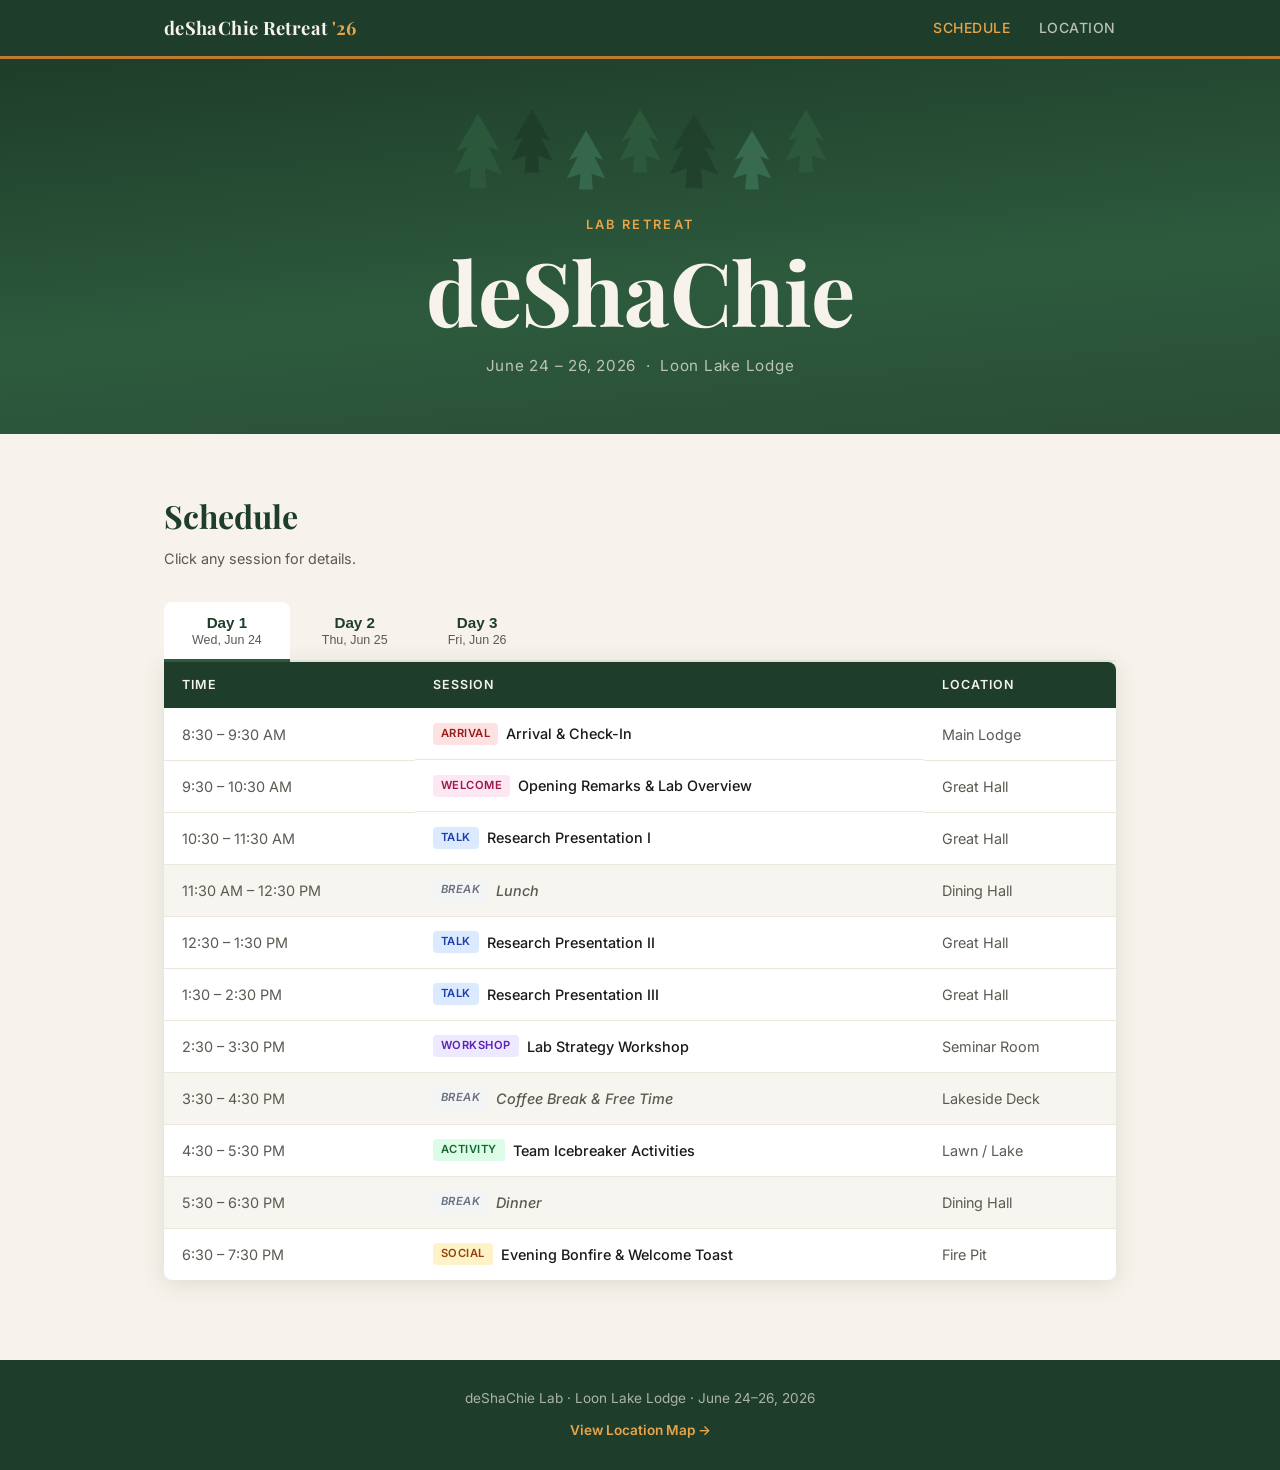
==== index.html @ 2f9dd978 "Add files via upload thanks claude" ====
<!DOCTYPE html>
<html lang="en">
<head>
  <meta charset="UTF-8" />
  <meta name="viewport" content="width=device-width, initial-scale=1.0" />
  <title>deShaChie Lab Retreat 2026</title>
  <link rel="stylesheet" href="css/style.css" />
  <link href="https://fonts.googleapis.com/css2?family=Playfair+Display:wght@600;700&family=Inter:wght@400;500;600&display=swap" rel="stylesheet" />
</head>
<body>

  <!-- NAV -->
  <nav class="nav">
    <div class="nav-inner">
      <a href="index.html" class="nav-logo">deShaChie Retreat <span>'26</span></a>
      <div class="nav-links">
        <a href="index.html" class="active">Schedule</a>
        <a href="map.html">Location</a>
      </div>
    </div>
  </nav>

  <!-- HERO -->
  <header class="hero">
    <div class="pine-row" aria-hidden="true">
      <svg class="pine" viewBox="0 0 60 90" xmlns="http://www.w3.org/2000/svg"><polygon points="30,2 55,45 42,40 58,72 38,65 40,88 20,88 22,65 2,72 18,40 5,45" fill="#2d5a3d" opacity="0.85"/></svg>
      <svg class="pine pine--tall" viewBox="0 0 60 90" xmlns="http://www.w3.org/2000/svg"><polygon points="30,2 55,45 42,40 58,72 38,65 40,88 20,88 22,65 2,72 18,40 5,45" fill="#1e3d2a" opacity="0.9"/></svg>
      <svg class="pine pine--short" viewBox="0 0 60 90" xmlns="http://www.w3.org/2000/svg"><polygon points="30,2 55,45 42,40 58,72 38,65 40,88 20,88 22,65 2,72 18,40 5,45" fill="#3a7055" opacity="0.75"/></svg>
      <svg class="pine pine--tall" viewBox="0 0 60 90" xmlns="http://www.w3.org/2000/svg"><polygon points="30,2 55,45 42,40 58,72 38,65 40,88 20,88 22,65 2,72 18,40 5,45" fill="#2d5a3d" opacity="0.9"/></svg>
      <svg class="pine" viewBox="0 0 60 90" xmlns="http://www.w3.org/2000/svg"><polygon points="30,2 55,45 42,40 58,72 38,65 40,88 20,88 22,65 2,72 18,40 5,45" fill="#1e3d2a" opacity="0.7"/></svg>
      <svg class="pine pine--short" viewBox="0 0 60 90" xmlns="http://www.w3.org/2000/svg"><polygon points="30,2 55,45 42,40 58,72 38,65 40,88 20,88 22,65 2,72 18,40 5,45" fill="#3a7055" opacity="0.85"/></svg>
      <svg class="pine pine--tall" viewBox="0 0 60 90" xmlns="http://www.w3.org/2000/svg"><polygon points="30,2 55,45 42,40 58,72 38,65 40,88 20,88 22,65 2,72 18,40 5,45" fill="#2d5a3d" opacity="0.8"/></svg>
    </div>
    <div class="hero-text">
      <p class="hero-eyebrow">Lab Retreat</p>
      <h1 class="hero-title">deShaChie</h1>
      <p class="hero-meta">June 24 – 26, 2026 &nbsp;·&nbsp; Loon Lake Lodge</p>
    </div>
  </header>

  <!-- SCHEDULE -->
  <main class="main">
    <section class="schedule-section">
      <h2 class="section-title">Schedule</h2>
      <p class="section-sub">Click any session for details.</p>

      <!-- Day Tabs -->
      <div class="day-tabs" role="tablist">
        <button class="tab active" role="tab" data-day="1" aria-selected="true">
          <span class="tab-day">Day 1</span>
          <span class="tab-date">Wed, Jun 24</span>
        </button>
        <button class="tab" role="tab" data-day="2" aria-selected="false">
          <span class="tab-day">Day 2</span>
          <span class="tab-date">Thu, Jun 25</span>
        </button>
        <button class="tab" role="tab" data-day="3" aria-selected="false">
          <span class="tab-day">Day 3</span>
          <span class="tab-date">Fri, Jun 26</span>
        </button>
      </div>

      <!-- Schedule Tables -->
      <div class="schedule-panels">

        <!-- DAY 1 -->
        <div class="schedule-panel active" data-panel="1" role="tabpanel">
          <table class="schedule-table">
            <thead>
              <tr><th>Time</th><th>Session</th><th>Location</th></tr>
            </thead>
            <tbody>
              <tr class="row-clickable" data-event="d1-1">
                <td class="time">8:30 – 9:30 AM</td>
                <td class="session"><span class="tag tag--arrival">Arrival</span>Arrival & Check-In</td>
                <td class="loc">Main Lodge</td>
              </tr>
              <tr class="row-clickable" data-event="d1-2">
                <td class="time">9:30 – 10:30 AM</td>
                <td class="session"><span class="tag tag--welcome">Welcome</span>Opening Remarks & Lab Overview</td>
                <td class="loc">Great Hall</td>
              </tr>
              <tr class="row-clickable" data-event="d1-3">
                <td class="time">10:30 – 11:30 AM</td>
                <td class="session"><span class="tag tag--talk">Talk</span>Research Presentation I</td>
                <td class="loc">Great Hall</td>
              </tr>
              <tr class="row-break">
                <td class="time">11:30 AM – 12:30 PM</td>
                <td class="session"><span class="tag tag--break">Break</span>Lunch</td>
                <td class="loc">Dining Hall</td>
              </tr>
              <tr class="row-clickable" data-event="d1-4">
                <td class="time">12:30 – 1:30 PM</td>
                <td class="session"><span class="tag tag--talk">Talk</span>Research Presentation II</td>
                <td class="loc">Great Hall</td>
              </tr>
              <tr class="row-clickable" data-event="d1-5">
                <td class="time">1:30 – 2:30 PM</td>
                <td class="session"><span class="tag tag--talk">Talk</span>Research Presentation III</td>
                <td class="loc">Great Hall</td>
              </tr>
              <tr class="row-clickable" data-event="d1-6">
                <td class="time">2:30 – 3:30 PM</td>
                <td class="session"><span class="tag tag--workshop">Workshop</span>Lab Strategy Workshop</td>
                <td class="loc">Seminar Room</td>
              </tr>
              <tr class="row-break">
                <td class="time">3:30 – 4:30 PM</td>
                <td class="session"><span class="tag tag--break">Break</span>Coffee Break & Free Time</td>
                <td class="loc">Lakeside Deck</td>
              </tr>
              <tr class="row-clickable" data-event="d1-7">
                <td class="time">4:30 – 5:30 PM</td>
                <td class="session"><span class="tag tag--activity">Activity</span>Team Icebreaker Activities</td>
                <td class="loc">Lawn / Lake</td>
              </tr>
              <tr class="row-break">
                <td class="time">5:30 – 6:30 PM</td>
                <td class="session"><span class="tag tag--break">Break</span>Dinner</td>
                <td class="loc">Dining Hall</td>
              </tr>
              <tr class="row-clickable" data-event="d1-8">
                <td class="time">6:30 – 7:30 PM</td>
                <td class="session"><span class="tag tag--social">Social</span>Evening Bonfire & Welcome Toast</td>
                <td class="loc">Fire Pit</td>
              </tr>
            </tbody>
          </table>
        </div>

        <!-- DAY 2 -->
        <div class="schedule-panel" data-panel="2" role="tabpanel">
          <table class="schedule-table">
            <thead>
              <tr><th>Time</th><th>Session</th><th>Location</th></tr>
            </thead>
            <tbody>
              <tr class="row-break">
                <td class="time">8:30 – 9:30 AM</td>
                <td class="session"><span class="tag tag--break">Break</span>Breakfast</td>
                <td class="loc">Dining Hall</td>
              </tr>
              <tr class="row-clickable" data-event="d2-1">
                <td class="time">9:30 – 10:30 AM</td>
                <td class="session"><span class="tag tag--talk">Talk</span>Keynote: Future Directions</td>
                <td class="loc">Great Hall</td>
              </tr>
              <tr class="row-clickable" data-event="d2-2">
                <td class="time">10:30 – 11:30 AM</td>
                <td class="session"><span class="tag tag--talk">Talk</span>Research Presentation IV</td>
                <td class="loc">Great Hall</td>
              </tr>
              <tr class="row-clickable" data-event="d2-3">
                <td class="time">11:30 AM – 12:30 PM</td>
                <td class="session"><span class="tag tag--workshop">Workshop</span>Data & Methods Roundtable</td>
                <td class="loc">Seminar Room</td>
              </tr>
              <tr class="row-break">
                <td class="time">12:30 – 1:30 PM</td>
                <td class="session"><span class="tag tag--break">Break</span>Lunch</td>
                <td class="loc">Dining Hall</td>
              </tr>
              <tr class="row-clickable" data-event="d2-4">
                <td class="time">1:30 – 2:30 PM</td>
                <td class="session"><span class="tag tag--talk">Talk</span>Research Presentation V</td>
                <td class="loc">Great Hall</td>
              </tr>
              <tr class="row-clickable" data-event="d2-5">
                <td class="time">2:30 – 3:30 PM</td>
                <td class="session"><span class="tag tag--workshop">Workshop</span>Grant Writing & Publishing</td>
                <td class="loc">Seminar Room</td>
              </tr>
              <tr class="row-break">
                <td class="time">3:30 – 4:30 PM</td>
                <td class="session"><span class="tag tag--break">Break</span>Afternoon Break</td>
                <td class="loc">Lakeside Deck</td>
              </tr>
              <tr class="row-clickable" data-event="d2-6">
                <td class="time">4:30 – 5:30 PM</td>
                <td class="session"><span class="tag tag--activity">Activity</span>Nature Hike</td>
                <td class="loc">Forest Trail</td>
              </tr>
              <tr class="row-break">
                <td class="time">5:30 – 6:30 PM</td>
                <td class="session"><span class="tag tag--break">Break</span>Dinner</td>
                <td class="loc">Dining Hall</td>
              </tr>
              <tr class="row-clickable" data-event="d2-7">
                <td class="time">6:30 – 7:30 PM</td>
                <td class="session"><span class="tag tag--social">Social</span>Lab Trivia Night</td>
                <td class="loc">Great Hall</td>
              </tr>
            </tbody>
          </table>
        </div>

        <!-- DAY 3 -->
        <div class="schedule-panel" data-panel="3" role="tabpanel">
          <table class="schedule-table">
            <thead>
              <tr><th>Time</th><th>Session</th><th>Location</th></tr>
            </thead>
            <tbody>
              <tr class="row-break">
                <td class="time">8:30 – 9:30 AM</td>
                <td class="session"><span class="tag tag--break">Break</span>Breakfast</td>
                <td class="loc">Dining Hall</td>
              </tr>
              <tr class="row-clickable" data-event="d3-1">
                <td class="time">9:30 – 10:30 AM</td>
                <td class="session"><span class="tag tag--talk">Talk</span>Research Presentation VI</td>
                <td class="loc">Great Hall</td>
              </tr>
              <tr class="row-clickable" data-event="d3-2">
                <td class="time">10:30 – 11:30 AM</td>
                <td class="session"><span class="tag tag--workshop">Workshop</span>Lab Culture & Mentorship Discussion</td>
                <td class="loc">Seminar Room</td>
              </tr>
              <tr class="row-clickable" data-event="d3-3">
                <td class="time">11:30 AM – 12:30 PM</td>
                <td class="session"><span class="tag tag--workshop">Workshop</span>Goals & Planning: Year Ahead</td>
                <td class="loc">Seminar Room</td>
              </tr>
              <tr class="row-break">
                <td class="time">12:30 – 1:30 PM</td>
                <td class="session"><span class="tag tag--break">Break</span>Farewell Lunch</td>
                <td class="loc">Dining Hall</td>
              </tr>
              <tr class="row-clickable" data-event="d3-4">
                <td class="time">1:30 – 2:30 PM</td>
                <td class="session"><span class="tag tag--workshop">Workshop</span>Open Discussion & Q&A</td>
                <td class="loc">Great Hall</td>
              </tr>
              <tr class="row-clickable" data-event="d3-5">
                <td class="time">2:30 – 3:30 PM</td>
                <td class="session"><span class="tag tag--activity">Activity</span>Optional: Kayaking / Free Time</td>
                <td class="loc">Lake Dock</td>
              </tr>
              <tr class="row-break">
                <td class="time">3:30 – 4:30 PM</td>
                <td class="session"><span class="tag tag--break">Break</span>Break</td>
                <td class="loc">—</td>
              </tr>
              <tr class="row-clickable" data-event="d3-6">
                <td class="time">4:30 – 5:30 PM</td>
                <td class="session"><span class="tag tag--talk">Talk</span>Closing Reflections</td>
                <td class="loc">Great Hall</td>
              </tr>
              <tr class="row-break">
                <td class="time">5:30 – 6:30 PM</td>
                <td class="session"><span class="tag tag--break">Break</span>Dinner</td>
                <td class="loc">Dining Hall</td>
              </tr>
              <tr class="row-clickable" data-event="d3-7">
                <td class="time">6:30 – 7:30 PM</td>
                <td class="session"><span class="tag tag--social">Social</span>Farewell Gathering</td>
                <td class="loc">Lakeside Deck</td>
              </tr>
            </tbody>
          </table>
        </div>
      </div><!-- end panels -->
    </section>
  </main>

  <!-- MODAL -->
  <div class="modal-overlay" id="modal" role="dialog" aria-modal="true" aria-labelledby="modal-title">
    <div class="modal-box">
      <button class="modal-close" id="modal-close" aria-label="Close">&times;</button>
      <p class="modal-time" id="modal-time"></p>
      <h3 class="modal-title" id="modal-title"></h3>
      <p class="modal-loc" id="modal-loc"></p>
      <div class="modal-body" id="modal-body"></div>
    </div>
  </div>

  <footer class="footer">
    <p>deShaChie Lab · Loon Lake Lodge · June 24–26, 2026</p>
    <a href="map.html">View Location Map →</a>
  </footer>

  <script src="js/events.js"></script>
  <script src="js/main.js"></script>
</body>
</html>
---- css/style.css ----
/* ─── TOKENS ─────────────────────────────────────────────── */
:root {
  --pine:      #1e3d2a;
  --pine-mid:  #2d5a3d;
  --pine-light:#3a7055;
  --cream:     #f7f3ec;
  --cream-dark:#ede7db;
  --amber:     #c07a2e;
  --amber-light:#e8a44a;
  --text:      #1a1a18;
  --text-muted:#5a5a52;
  --white:     #ffffff;
  --radius:    8px;
  --shadow:    0 4px 24px rgba(30,61,42,.13);
}

/* ─── RESET ──────────────────────────────────────────────── */
*, *::before, *::after { box-sizing: border-box; margin: 0; padding: 0; }
html { scroll-behavior: smooth; }
body {
  font-family: 'Inter', system-ui, sans-serif;
  background: var(--cream);
  color: var(--text);
  line-height: 1.6;
}
a { color: inherit; text-decoration: none; }

/* ─── NAV ────────────────────────────────────────────────── */
.nav {
  position: sticky; top: 0; z-index: 100;
  background: var(--pine);
  border-bottom: 3px solid var(--amber);
}
.nav-inner {
  max-width: 1000px; margin: 0 auto;
  padding: 0 24px;
  display: flex; align-items: center; justify-content: space-between;
  height: 56px;
}
.nav-logo {
  font-family: 'Playfair Display', Georgia, serif;
  font-size: 1.15rem; font-weight: 700;
  color: var(--cream);
  letter-spacing: .02em;
}
.nav-logo span { color: var(--amber-light); }
.nav-links { display: flex; gap: 28px; }
.nav-links a {
  color: rgba(247,243,236,.72);
  font-size: .875rem; font-weight: 500;
  letter-spacing: .04em; text-transform: uppercase;
  transition: color .2s;
}
.nav-links a:hover, .nav-links a.active { color: var(--amber-light); }

/* ─── HERO ───────────────────────────────────────────────── */
.hero {
  background: linear-gradient(175deg, var(--pine) 0%, var(--pine-mid) 60%, #2a4e36 100%);
  padding: 0 0 56px;
  overflow: hidden;
  position: relative;
}
.pine-row {
  display: flex; align-items: flex-end; justify-content: center;
  gap: 6px; padding-top: 32px; margin-bottom: -12px;
}
.pine { width: 52px; height: 80px; }
.pine--tall { height: 100px; width: 44px; }
.pine--short { height: 62px; }

.hero-text { text-align: center; padding: 36px 24px 0; }
.hero-eyebrow {
  font-size: .8rem; font-weight: 600;
  letter-spacing: .18em; text-transform: uppercase;
  color: var(--amber-light); margin-bottom: 10px;
}
.hero-title {
  font-family: 'Playfair Display', Georgia, serif;
  font-size: clamp(3rem, 8vw, 5.5rem);
  font-weight: 700; color: var(--cream);
  line-height: 1.05; letter-spacing: -.01em;
}
.hero-meta {
  margin-top: 16px;
  font-size: .95rem; color: rgba(247,243,236,.7);
  letter-spacing: .05em;
}

/* ─── MAIN ───────────────────────────────────────────────── */
.main { max-width: 1000px; margin: 0 auto; padding: 56px 24px 80px; }

.section-title {
  font-family: 'Playfair Display', Georgia, serif;
  font-size: 2rem; font-weight: 700;
  color: var(--pine); margin-bottom: 6px;
}
.section-sub { font-size: .9rem; color: var(--text-muted); margin-bottom: 32px; }

/* ─── TABS ───────────────────────────────────────────────── */
.day-tabs {
  display: flex; gap: 4px; margin-bottom: 0;
  border-bottom: 2px solid var(--cream-dark);
}
.tab {
  background: none; border: none; cursor: pointer;
  padding: 12px 28px;
  display: flex; flex-direction: column; align-items: center; gap: 2px;
  border-bottom: 3px solid transparent;
  margin-bottom: -2px;
  transition: background .15s, border-color .15s;
  border-radius: var(--radius) var(--radius) 0 0;
}
.tab:hover { background: var(--cream-dark); }
.tab.active {
  border-bottom-color: var(--pine-mid);
  background: var(--white);
}
.tab-day { font-weight: 600; font-size: .95rem; color: var(--pine); }
.tab-date { font-size: .78rem; color: var(--text-muted); }

/* ─── SCHEDULE TABLE ─────────────────────────────────────── */
.schedule-panel { display: none; }
.schedule-panel.active { display: block; }

.schedule-table {
  width: 100%; border-collapse: collapse;
  background: var(--white);
  border-radius: 0 var(--radius) var(--radius) var(--radius);
  overflow: hidden;
  box-shadow: var(--shadow);
}
.schedule-table thead tr {
  background: var(--pine);
  color: var(--cream);
}
.schedule-table th {
  padding: 13px 18px;
  font-size: .78rem; font-weight: 600;
  letter-spacing: .08em; text-transform: uppercase;
  text-align: left;
}
.schedule-table td {
  padding: 14px 18px;
  font-size: .9rem;
  border-bottom: 1px solid var(--cream-dark);
  vertical-align: middle;
}
.schedule-table tr:last-child td { border-bottom: none; }

.row-clickable {
  cursor: pointer;
  transition: background .15s;
}
.row-clickable:hover { background: #f0ede6; }
.row-clickable:hover .session { color: var(--pine-mid); }

.row-break td { background: #f7f5f0; color: var(--text-muted); }
.row-break .session { font-style: italic; }

.time { color: var(--text-muted); white-space: nowrap; font-size: .84rem; min-width: 170px; }
.session { font-weight: 500; display: flex; align-items: center; gap: 8px; flex-wrap: wrap; }
.loc { color: var(--text-muted); font-size: .85rem; white-space: nowrap; }

/* ─── TAGS ───────────────────────────────────────────────── */
.tag {
  display: inline-block;
  padding: 2px 8px; border-radius: 4px;
  font-size: .7rem; font-weight: 600;
  letter-spacing: .05em; text-transform: uppercase;
  white-space: nowrap;
}
.tag--talk     { background: #dbeafe; color: #1e40af; }
.tag--workshop { background: #ede9fe; color: #5b21b6; }
.tag--activity { background: #dcfce7; color: #166534; }
.tag--social   { background: #fef3c7; color: #92400e; }
.tag--break    { background: #f3f4f6; color: #6b7280; }
.tag--arrival  { background: #fee2e2; color: #991b1b; }
.tag--welcome  { background: #fce7f3; color: #9d174d; }

/* ─── MODAL ──────────────────────────────────────────────── */
.modal-overlay {
  display: none;
  position: fixed; inset: 0; z-index: 200;
  background: rgba(20,40,28,.55);
  backdrop-filter: blur(3px);
  align-items: center; justify-content: center;
  padding: 24px;
}
.modal-overlay.open { display: flex; }
.modal-box {
  background: var(--white);
  border-radius: 12px;
  max-width: 540px; width: 100%;
  padding: 36px 36px 32px;
  position: relative;
  box-shadow: 0 12px 48px rgba(0,0,0,.22);
  border-top: 4px solid var(--amber);
  animation: modal-in .18s ease;
}
@keyframes modal-in {
  from { transform: translateY(12px); opacity: 0; }
  to   { transform: translateY(0);    opacity: 1; }
}
.modal-close {
  position: absolute; top: 16px; right: 18px;
  background: none; border: none; cursor: pointer;
  font-size: 1.6rem; color: var(--text-muted);
  line-height: 1; padding: 4px;
  transition: color .15s;
}
.modal-close:hover { color: var(--text); }
.modal-time {
  font-size: .8rem; color: var(--text-muted);
  letter-spacing: .05em; margin-bottom: 8px;
}
.modal-title {
  font-family: 'Playfair Display', Georgia, serif;
  font-size: 1.5rem; font-weight: 700;
  color: var(--pine); margin-bottom: 6px; line-height: 1.2;
}
.modal-loc {
  font-size: .85rem; color: var(--amber);
  font-weight: 600; margin-bottom: 18px;
}
.modal-body { font-size: .9rem; line-height: 1.7; color: var(--text); }
.modal-body p { margin-bottom: 10px; }
.modal-body ul { padding-left: 18px; }
.modal-body ul li { margin-bottom: 4px; }
.modal-body strong { color: var(--pine); }

/* ─── FOOTER ─────────────────────────────────────────────── */
.footer {
  background: var(--pine);
  color: rgba(247,243,236,.65);
  text-align: center;
  padding: 28px 24px;
  font-size: .85rem;
  display: flex; flex-direction: column; align-items: center; gap: 10px;
}
.footer a { color: var(--amber-light); font-weight: 600; }
.footer a:hover { text-decoration: underline; }

/* ─── MAP PAGE ───────────────────────────────────────────── */
.map-hero {
  background: linear-gradient(175deg, var(--pine) 0%, var(--pine-mid) 100%);
  padding: 56px 24px;
  text-align: center;
}
.map-hero .hero-eyebrow { color: var(--amber-light); font-size: .8rem; font-weight: 600; letter-spacing: .18em; text-transform: uppercase; margin-bottom: 10px; }
.map-hero h1 {
  font-family: 'Playfair Display', Georgia, serif;
  font-size: clamp(2rem, 6vw, 3.5rem);
  font-weight: 700; color: var(--cream);
}
.map-hero p { margin-top: 12px; color: rgba(247,243,236,.7); font-size: .95rem; }

.map-main { max-width: 1000px; margin: 0 auto; padding: 56px 24px 80px; }

.map-wrap {
  background: var(--white);
  border-radius: var(--radius);
  box-shadow: var(--shadow);
  overflow: hidden;
}

.site-svg-wrap {
  padding: 32px;
  background: var(--white);
}
.site-svg-wrap svg { width: 100%; height: auto; display: block; }

.location-grid {
  display: grid;
  grid-template-columns: repeat(auto-fill, minmax(200px, 1fr));
  gap: 16px;
  margin-top: 32px;
}
.location-card {
  background: var(--white);
  border: 1.5px solid var(--cream-dark);
  border-radius: var(--radius);
  padding: 18px 20px;
  box-shadow: 0 2px 10px rgba(30,61,42,.07);
}
.location-card .loc-icon { font-size: 1.5rem; margin-bottom: 8px; }
.location-card .loc-name { font-weight: 600; font-size: .95rem; color: var(--pine); margin-bottom: 4px; }
.location-card .loc-desc { font-size: .82rem; color: var(--text-muted); line-height: 1.4; }

.map-directions {
  margin-top: 40px;
  background: var(--pine);
  border-radius: var(--radius);
  padding: 28px 32px;
  color: var(--cream);
}
.map-directions h2 {
  font-family: 'Playfair Display', Georgia, serif;
  font-size: 1.4rem; margin-bottom: 16px; color: var(--cream);
}
.map-directions p, .map-directions li { font-size: .9rem; color: rgba(247,243,236,.8); line-height: 1.7; }
.map-directions ul { padding-left: 18px; margin-top: 8px; }
.map-directions strong { color: var(--amber-light); }

/* ─── RESPONSIVE ─────────────────────────────────────────── */
@media (max-width: 640px) {
  .nav-inner { padding: 0 16px; }
  .main { padding: 36px 16px 60px; }
  .day-tabs { gap: 2px; }
  .tab { padding: 10px 16px; }
  .schedule-table th:last-child,
  .schedule-table td:last-child { display: none; }
  .modal-box { padding: 28px 22px 24px; }
  .site-svg-wrap { padding: 16px; }
  .map-main { padding: 36px 16px 60px; }
}
@media (prefers-reduced-motion: reduce) {
  .modal-box { animation: none; }
}
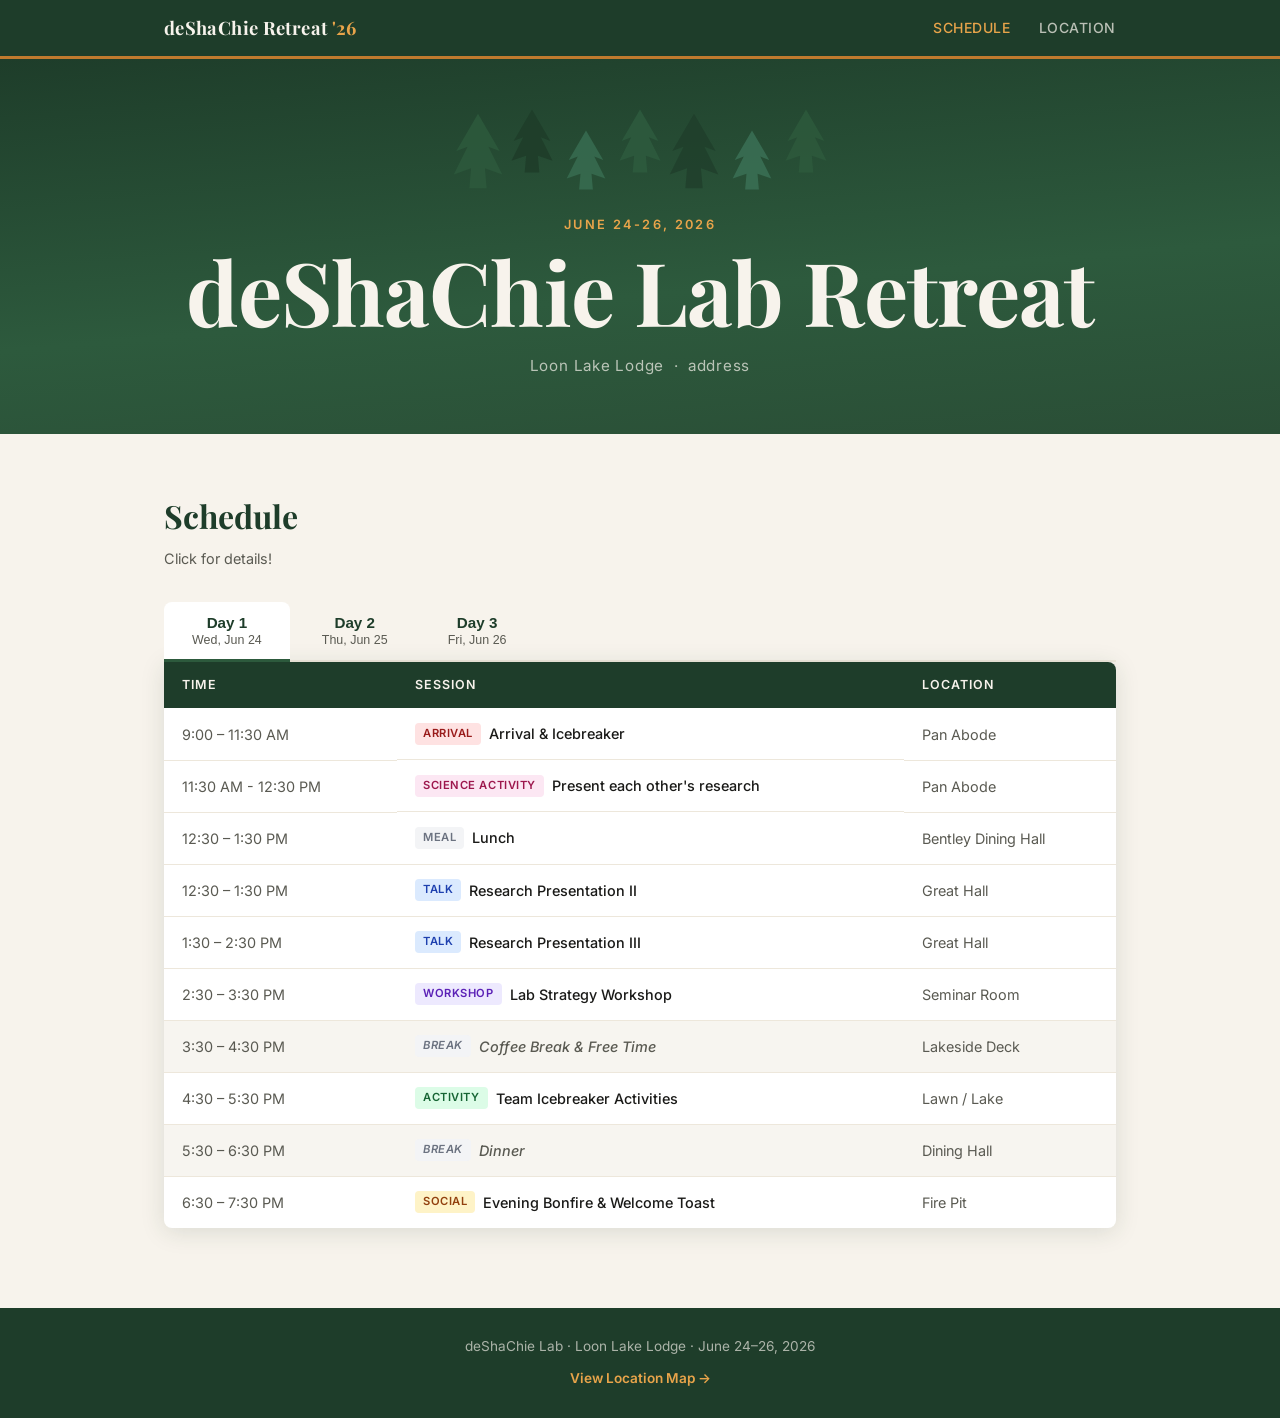
==== commit 25b2634b: "update day 1" ====
--- a/index.html
+++ b/index.html
@@ -32,9 +32,9 @@
       <svg class="pine pine--tall" viewBox="0 0 60 90" xmlns="http://www.w3.org/2000/svg"><polygon points="30,2 55,45 42,40 58,72 38,65 40,88 20,88 22,65 2,72 18,40 5,45" fill="#2d5a3d" opacity="0.8"/></svg>
     </div>
     <div class="hero-text">
-      <p class="hero-eyebrow">Lab Retreat</p>
-      <h1 class="hero-title">deShaChie</h1>
-      <p class="hero-meta">June 24 – 26, 2026 &nbsp;·&nbsp; Loon Lake Lodge</p>
+      <p class="hero-eyebrow">June 24-26, 2026</p>
+      <h1 class="hero-title">deShaChie Lab Retreat</h1>
+      <p class="hero-meta">Loon Lake Lodge &nbsp;·&nbsp; address</p>
     </div>
   </header>
 
@@ -42,7 +42,7 @@
   <main class="main">
     <section class="schedule-section">
       <h2 class="section-title">Schedule</h2>
-      <p class="section-sub">Click any session for details.</p>
+      <p class="section-sub">Click for details!</p>
 
       <!-- Day Tabs -->
       <div class="day-tabs" role="tablist">
@@ -71,24 +71,19 @@
             </thead>
             <tbody>
               <tr class="row-clickable" data-event="d1-1">
-                <td class="time">8:30 – 9:30 AM</td>
-                <td class="session"><span class="tag tag--arrival">Arrival</span>Arrival & Check-In</td>
-                <td class="loc">Main Lodge</td>
+                <td class="time">9:00 – 11:30 AM</td>
+                <td class="session"><span class="tag tag--arrival">Arrival</span>Arrival & Icebreaker</td>
+                <td class="loc">Pan Abode</td>
               </tr>
               <tr class="row-clickable" data-event="d1-2">
-                <td class="time">9:30 – 10:30 AM</td>
-                <td class="session"><span class="tag tag--welcome">Welcome</span>Opening Remarks & Lab Overview</td>
-                <td class="loc">Great Hall</td>
+                <td class="time">11:30 AM - 12:30 PM</td>
+                <td class="session"><span class="tag tag--welcome">Science Activity</span>Present each other's research</td>
+                <td class="loc">Pan Abode</td>
               </tr>
               <tr class="row-clickable" data-event="d1-3">
-                <td class="time">10:30 – 11:30 AM</td>
-                <td class="session"><span class="tag tag--talk">Talk</span>Research Presentation I</td>
-                <td class="loc">Great Hall</td>
-              </tr>
-              <tr class="row-break">
-                <td class="time">11:30 AM – 12:30 PM</td>
-                <td class="session"><span class="tag tag--break">Break</span>Lunch</td>
-                <td class="loc">Dining Hall</td>
+                <td class="time">12:30 – 1:30 PM</td>
+                <td class="session"><span class="tag tag--break">Meal</span>Lunch</td>
+                <td class="loc">Bentley Dining Hall</td>
               </tr>
               <tr class="row-clickable" data-event="d1-4">
                 <td class="time">12:30 – 1:30 PM</td>
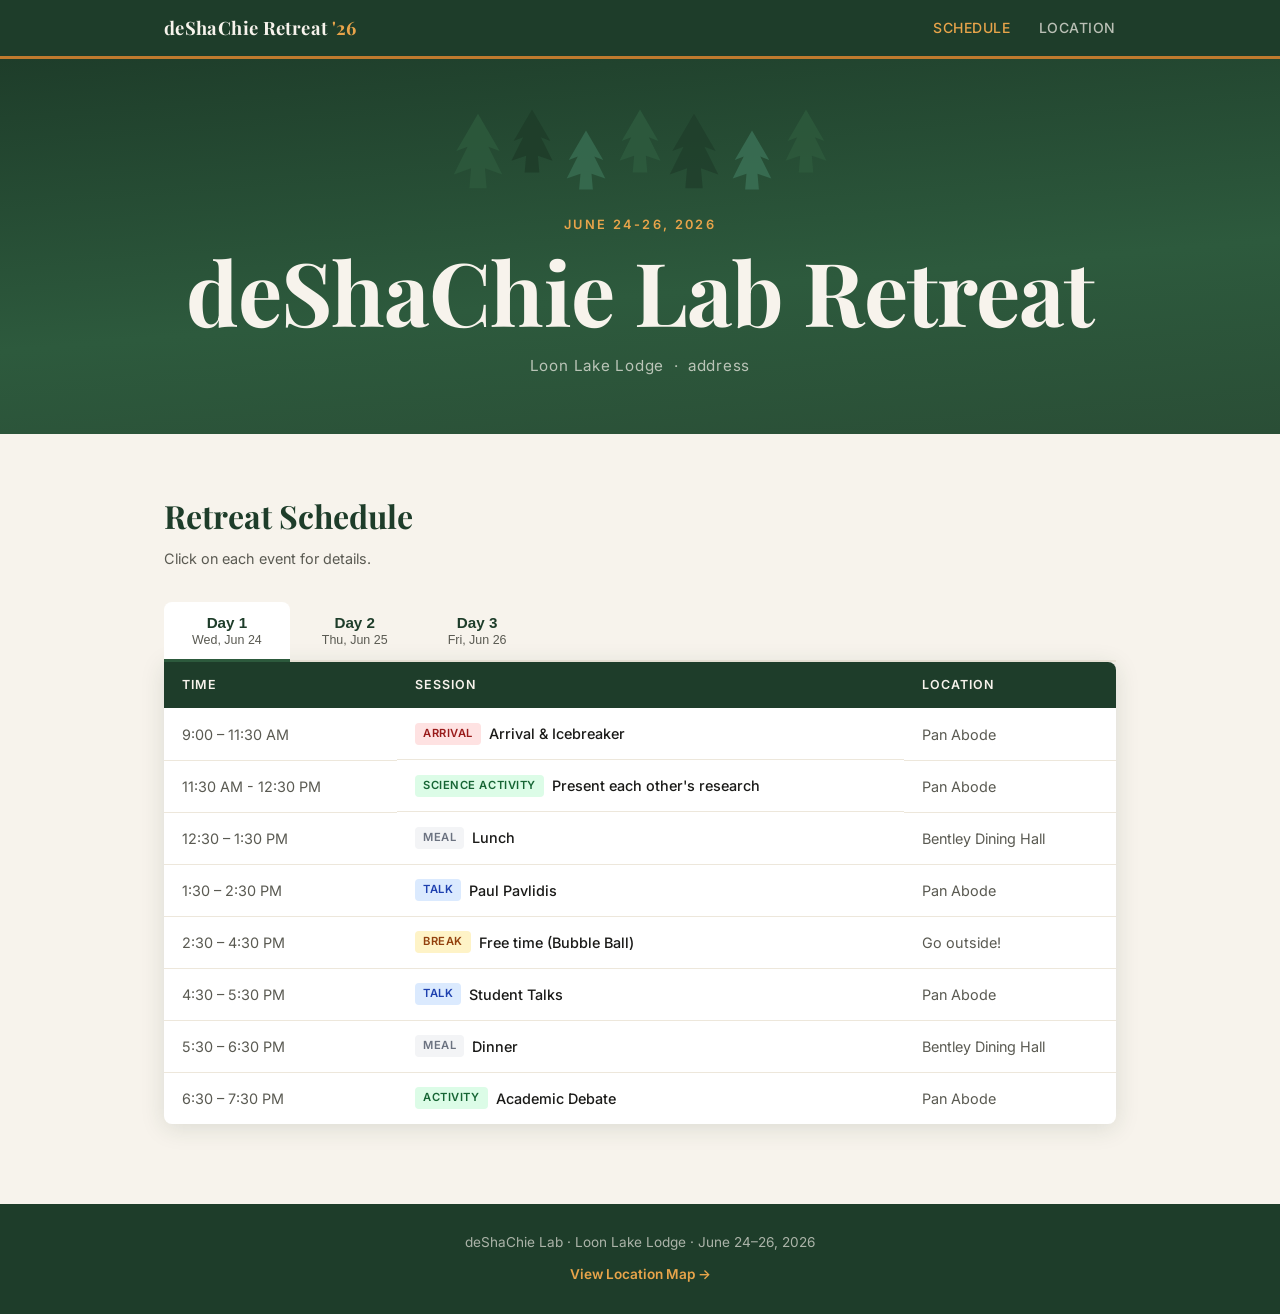
==== commit 46d5c451: "finish schedule" ====
--- a/index.html
+++ b/index.html
@@ -41,8 +41,8 @@
   <!-- SCHEDULE -->
   <main class="main">
     <section class="schedule-section">
-      <h2 class="section-title">Schedule</h2>
-      <p class="section-sub">Click for details!</p>
+      <h2 class="section-title">Retreat Schedule</h2>
+      <p class="section-sub">Click on each event for details.</p>
 
       <!-- Day Tabs -->
       <div class="day-tabs" role="tablist">
@@ -77,7 +77,7 @@
               </tr>
               <tr class="row-clickable" data-event="d1-2">
                 <td class="time">11:30 AM - 12:30 PM</td>
-                <td class="session"><span class="tag tag--welcome">Science Activity</span>Present each other's research</td>
+                <td class="session"><span class="tag tag--activity">Science Activity</span>Present each other's research</td>
                 <td class="loc">Pan Abode</td>
               </tr>
               <tr class="row-clickable" data-event="d1-3">
@@ -86,39 +86,29 @@
                 <td class="loc">Bentley Dining Hall</td>
               </tr>
               <tr class="row-clickable" data-event="d1-4">
-                <td class="time">12:30 – 1:30 PM</td>
-                <td class="session"><span class="tag tag--talk">Talk</span>Research Presentation II</td>
-                <td class="loc">Great Hall</td>
+                <td class="time">1:30 – 2:30 PM</td>
+                <td class="session"><span class="tag tag--talk">Talk</span>Paul Pavlidis</td>
+                <td class="loc">Pan Abode</td>
               </tr>
               <tr class="row-clickable" data-event="d1-5">
-                <td class="time">1:30 – 2:30 PM</td>
-                <td class="session"><span class="tag tag--talk">Talk</span>Research Presentation III</td>
-                <td class="loc">Great Hall</td>
+                <td class="time">2:30 – 4:30 PM</td>
+                <td class="session"><span class="tag tag--social">Break</span>Free time (Bubble Ball)</td>
+                <td class="loc">Go outside!</td>
               </tr>
               <tr class="row-clickable" data-event="d1-6">
-                <td class="time">2:30 – 3:30 PM</td>
-                <td class="session"><span class="tag tag--workshop">Workshop</span>Lab Strategy Workshop</td>
-                <td class="loc">Seminar Room</td>
-              </tr>
-              <tr class="row-break">
-                <td class="time">3:30 – 4:30 PM</td>
-                <td class="session"><span class="tag tag--break">Break</span>Coffee Break & Free Time</td>
-                <td class="loc">Lakeside Deck</td>
+                <td class="time">4:30 – 5:30 PM</td>
+                <td class="session"><span class="tag tag--talk">Talk</span>Student Talks</td>
+                <td class="loc">Pan Abode</td>
               </tr>
               <tr class="row-clickable" data-event="d1-7">
-                <td class="time">4:30 – 5:30 PM</td>
-                <td class="session"><span class="tag tag--activity">Activity</span>Team Icebreaker Activities</td>
-                <td class="loc">Lawn / Lake</td>
-              </tr>
-              <tr class="row-break">
                 <td class="time">5:30 – 6:30 PM</td>
-                <td class="session"><span class="tag tag--break">Break</span>Dinner</td>
-                <td class="loc">Dining Hall</td>
+                <td class="session"><span class="tag tag--break">Meal</span>Dinner</td>
+                <td class="loc">Bentley Dining Hall</td>
               </tr>
               <tr class="row-clickable" data-event="d1-8">
                 <td class="time">6:30 – 7:30 PM</td>
-                <td class="session"><span class="tag tag--social">Social</span>Evening Bonfire & Welcome Toast</td>
-                <td class="loc">Fire Pit</td>
+                <td class="session"><span class="tag tag--activity">Activity</span>Academic Debate</td>
+                <td class="loc">Pan Abode</td>
               </tr>
             </tbody>
           </table>
@@ -131,60 +121,45 @@
               <tr><th>Time</th><th>Session</th><th>Location</th></tr>
             </thead>
             <tbody>
-              <tr class="row-break">
+              <tr class="row-clickable" data-event="d2-1">
                 <td class="time">8:30 – 9:30 AM</td>
-                <td class="session"><span class="tag tag--break">Break</span>Breakfast</td>
-                <td class="loc">Dining Hall</td>
-              </tr>
-              <tr class="row-clickable" data-event="d2-1">
+                <td class="session"><span class="tag tag--break">Meal</span>Breakfast</td>
+                <td class="loc">Bentley Dining Hall</td>
+              </tr>
+              <tr class="row-clickable" data-event="d2-2">
                 <td class="time">9:30 – 10:30 AM</td>
-                <td class="session"><span class="tag tag--talk">Talk</span>Keynote: Future Directions</td>
-                <td class="loc">Great Hall</td>
-              </tr>
-              <tr class="row-clickable" data-event="d2-2">
+                <td class="session"><span class="tag tag--talk">Talk</span>Troy McDiarmid</td>
+                <td class="loc">Pan Abode</td>
+              </tr>
+              <tr class="row-clickable" data-event="d2-3">
                 <td class="time">10:30 – 11:30 AM</td>
-                <td class="session"><span class="tag tag--talk">Talk</span>Research Presentation IV</td>
-                <td class="loc">Great Hall</td>
-              </tr>
-              <tr class="row-clickable" data-event="d2-3">
+                <td class="session"><span class="tag tag--workshop">Workshop</span>Mental Health</td>
+                <td class="loc">Pan Abode</td>
+              </tr>
+              <tr class="row-clickable" data-event="d2-4">
                 <td class="time">11:30 AM – 12:30 PM</td>
-                <td class="session"><span class="tag tag--workshop">Workshop</span>Data & Methods Roundtable</td>
-                <td class="loc">Seminar Room</td>
-              </tr>
-              <tr class="row-break">
+                <td class="session"><span class="tag tag--talk">Talk</span>Bob Perry</td>
+                <td class="loc">Pan Abode</td>
+              </tr>
+              <tr class="row-clickable" data-event="d2-5">
                 <td class="time">12:30 – 1:30 PM</td>
-                <td class="session"><span class="tag tag--break">Break</span>Lunch</td>
-                <td class="loc">Dining Hall</td>
-              </tr>
-              <tr class="row-clickable" data-event="d2-4">
-                <td class="time">1:30 – 2:30 PM</td>
-                <td class="session"><span class="tag tag--talk">Talk</span>Research Presentation V</td>
-                <td class="loc">Great Hall</td>
-              </tr>
-              <tr class="row-clickable" data-event="d2-5">
-                <td class="time">2:30 – 3:30 PM</td>
-                <td class="session"><span class="tag tag--workshop">Workshop</span>Grant Writing & Publishing</td>
-                <td class="loc">Seminar Room</td>
-              </tr>
-              <tr class="row-break">
-                <td class="time">3:30 – 4:30 PM</td>
-                <td class="session"><span class="tag tag--break">Break</span>Afternoon Break</td>
-                <td class="loc">Lakeside Deck</td>
+                <td class="session"><span class="tag tag--break">Meal</span>Lunch</td>
+                <td class="loc">Bentley Dining Hall</td>
               </tr>
               <tr class="row-clickable" data-event="d2-6">
-                <td class="time">4:30 – 5:30 PM</td>
-                <td class="session"><span class="tag tag--activity">Activity</span>Nature Hike</td>
-                <td class="loc">Forest Trail</td>
-              </tr>
-              <tr class="row-break">
+                <td class="time">1:30 – 5:30 PM</td>
+                <td class="session"><span class="tag tag--social">Break</span>Free time (Laser tag, sauna)</td>
+                <td class="loc">Go outside!</td>
+              </tr>
+              <tr class="row-clickable" data-event="d2-7">
                 <td class="time">5:30 – 6:30 PM</td>
-                <td class="session"><span class="tag tag--break">Break</span>Dinner</td>
-                <td class="loc">Dining Hall</td>
-              </tr>
-              <tr class="row-clickable" data-event="d2-7">
+                <td class="session"><span class="tag tag--break">Meal</span>Dinner</td>
+                <td class="loc">Bentley Dining Hall</td>
+              </tr>
+              <tr class="row-clickable" data-event="d2-8">
                 <td class="time">6:30 – 7:30 PM</td>
-                <td class="session"><span class="tag tag--social">Social</span>Lab Trivia Night</td>
-                <td class="loc">Great Hall</td>
+                <td class="session"><span class="tag tag--activity">Activity</span>Family Feud: Lab Edition</td>
+                <td class="loc">Pan Abode</td>
               </tr>
             </tbody>
           </table>
@@ -197,60 +172,35 @@
               <tr><th>Time</th><th>Session</th><th>Location</th></tr>
             </thead>
             <tbody>
+              <tr class="row-clickable" data-event="d3-1">
+                <td class="time">8:30 – 9:30 AM</td>
+                <td class="session"><span class="tag tag--break">Meal</span>Breakfast</td>
+                <td class="loc">Bentley Dining Hall</td>
+              </tr>
+              <tr class="row-clickable" data-event="d3-2">
+                <td class="time">9:30 – 10:30 AM</td>
+                <td class="session"><span class="tag tag--workshop">Workshop</span>DEI</td>
+                <td class="loc">Pan Abode</td>
+              </tr>
+              <tr class="row-clickable" data-event="d3-3">
+                <td class="time">10:30 – 11:30 AM</td>
+                <td class="session"><span class="tag tag--talk">Talk</span>Chris Moraes</td>
+                <td class="loc">Pan Abode</td>
+              </tr>
+              <tr class="row-clickable" data-event="d3-4">
+                <td class="time">11:30 AM – 12:30 PM</td>
+                <td class="session"><span class="tag tag--social">Break</span>Free time</td>
+                <td class="loc">Go outside!</td>
+              </tr>
+              <tr class="row-clickable" data-event="d3-5">
+                <td class="time">12:30 – 1:30 PM</td>
+                <td class="session"><span class="tag tag--break">Meal</span>Lunch</td>
+                <td class="loc">Bentley Dining Hall</td>
+              </tr>
               <tr class="row-break">
-                <td class="time">8:30 – 9:30 AM</td>
-                <td class="session"><span class="tag tag--break">Break</span>Breakfast</td>
-                <td class="loc">Dining Hall</td>
-              </tr>
-              <tr class="row-clickable" data-event="d3-1">
-                <td class="time">9:30 – 10:30 AM</td>
-                <td class="session"><span class="tag tag--talk">Talk</span>Research Presentation VI</td>
-                <td class="loc">Great Hall</td>
-              </tr>
-              <tr class="row-clickable" data-event="d3-2">
-                <td class="time">10:30 – 11:30 AM</td>
-                <td class="session"><span class="tag tag--workshop">Workshop</span>Lab Culture & Mentorship Discussion</td>
-                <td class="loc">Seminar Room</td>
-              </tr>
-              <tr class="row-clickable" data-event="d3-3">
-                <td class="time">11:30 AM – 12:30 PM</td>
-                <td class="session"><span class="tag tag--workshop">Workshop</span>Goals & Planning: Year Ahead</td>
-                <td class="loc">Seminar Room</td>
-              </tr>
-              <tr class="row-break">
-                <td class="time">12:30 – 1:30 PM</td>
-                <td class="session"><span class="tag tag--break">Break</span>Farewell Lunch</td>
-                <td class="loc">Dining Hall</td>
-              </tr>
-              <tr class="row-clickable" data-event="d3-4">
-                <td class="time">1:30 – 2:30 PM</td>
-                <td class="session"><span class="tag tag--workshop">Workshop</span>Open Discussion & Q&A</td>
-                <td class="loc">Great Hall</td>
-              </tr>
-              <tr class="row-clickable" data-event="d3-5">
-                <td class="time">2:30 – 3:30 PM</td>
-                <td class="session"><span class="tag tag--activity">Activity</span>Optional: Kayaking / Free Time</td>
-                <td class="loc">Lake Dock</td>
-              </tr>
-              <tr class="row-break">
-                <td class="time">3:30 – 4:30 PM</td>
-                <td class="session"><span class="tag tag--break">Break</span>Break</td>
-                <td class="loc">—</td>
-              </tr>
-              <tr class="row-clickable" data-event="d3-6">
-                <td class="time">4:30 – 5:30 PM</td>
-                <td class="session"><span class="tag tag--talk">Talk</span>Closing Reflections</td>
-                <td class="loc">Great Hall</td>
-              </tr>
-              <tr class="row-break">
-                <td class="time">5:30 – 6:30 PM</td>
-                <td class="session"><span class="tag tag--break">Break</span>Dinner</td>
-                <td class="loc">Dining Hall</td>
-              </tr>
-              <tr class="row-clickable" data-event="d3-7">
-                <td class="time">6:30 – 7:30 PM</td>
-                <td class="session"><span class="tag tag--social">Social</span>Farewell Gathering</td>
-                <td class="loc">Lakeside Deck</td>
+                <td class="time">1:30 PM+</td>
+                <td class="session"><span class="tag tag--break">Goodbye</span>Drive back to Vancouver</td>
+                <td class="loc">Hit the road</td>
               </tr>
             </tbody>
           </table>
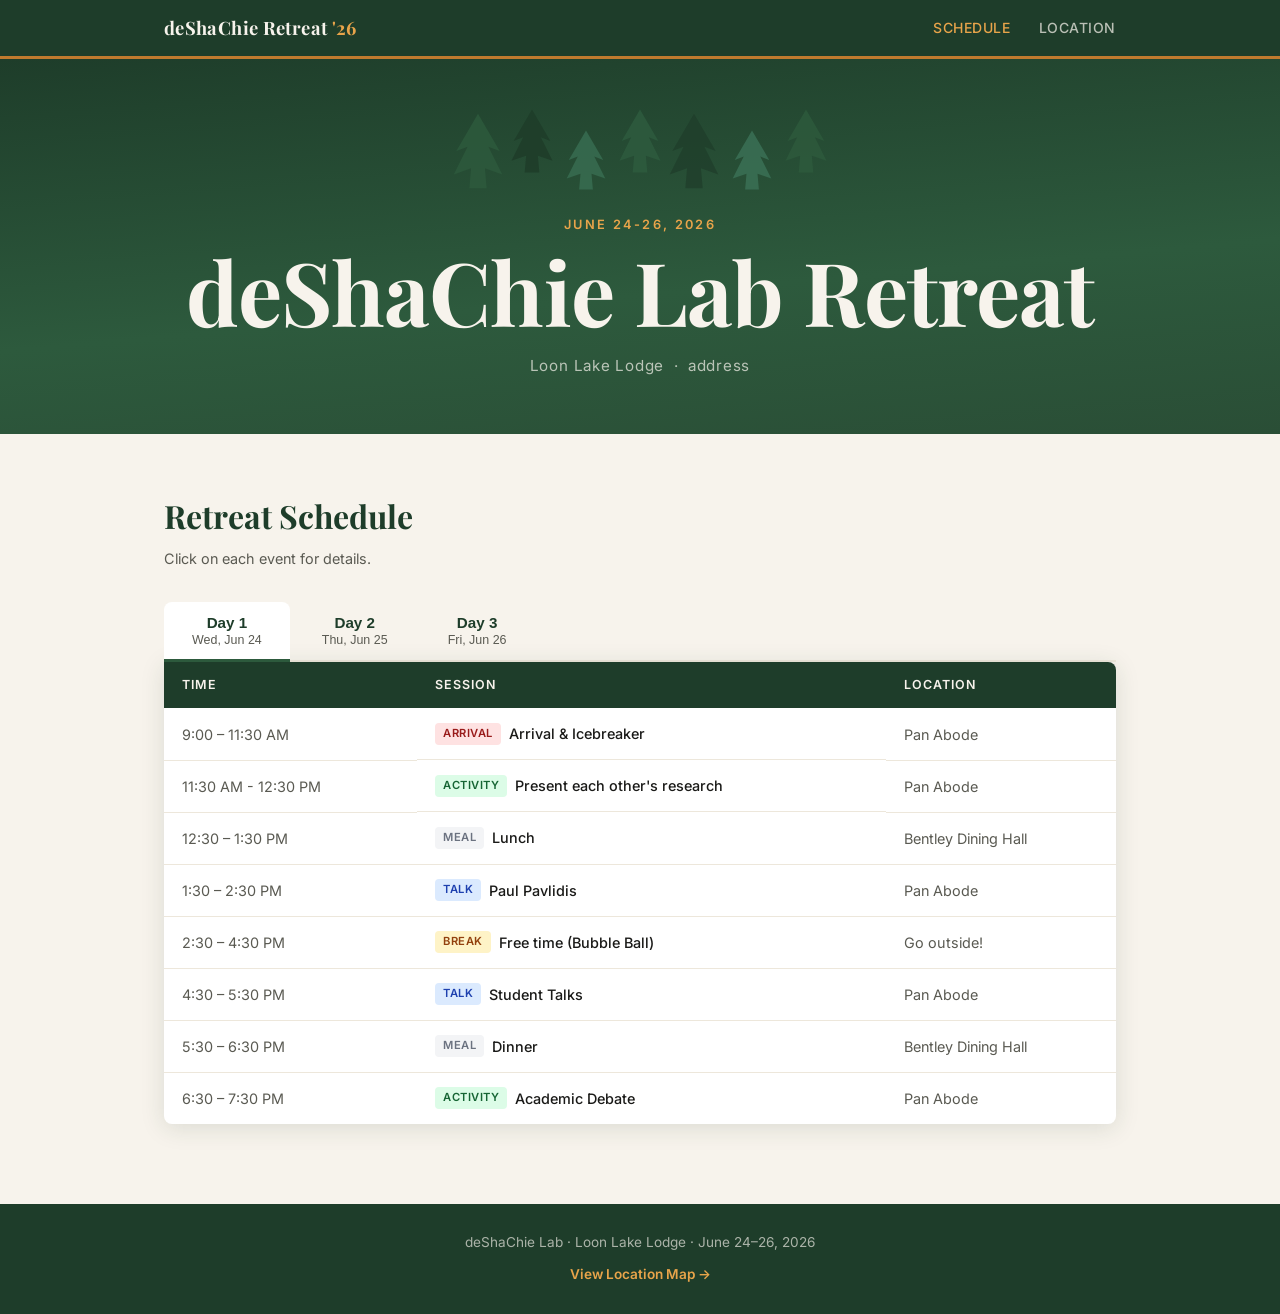
==== commit f0905d78: "update map and index" ====
--- a/index.html
+++ b/index.html
@@ -77,7 +77,7 @@
               </tr>
               <tr class="row-clickable" data-event="d1-2">
                 <td class="time">11:30 AM - 12:30 PM</td>
-                <td class="session"><span class="tag tag--activity">Science Activity</span>Present each other's research</td>
+                <td class="session"><span class="tag tag--activity">Activity</span>Present each other's research</td>
                 <td class="loc">Pan Abode</td>
               </tr>
               <tr class="row-clickable" data-event="d1-3">
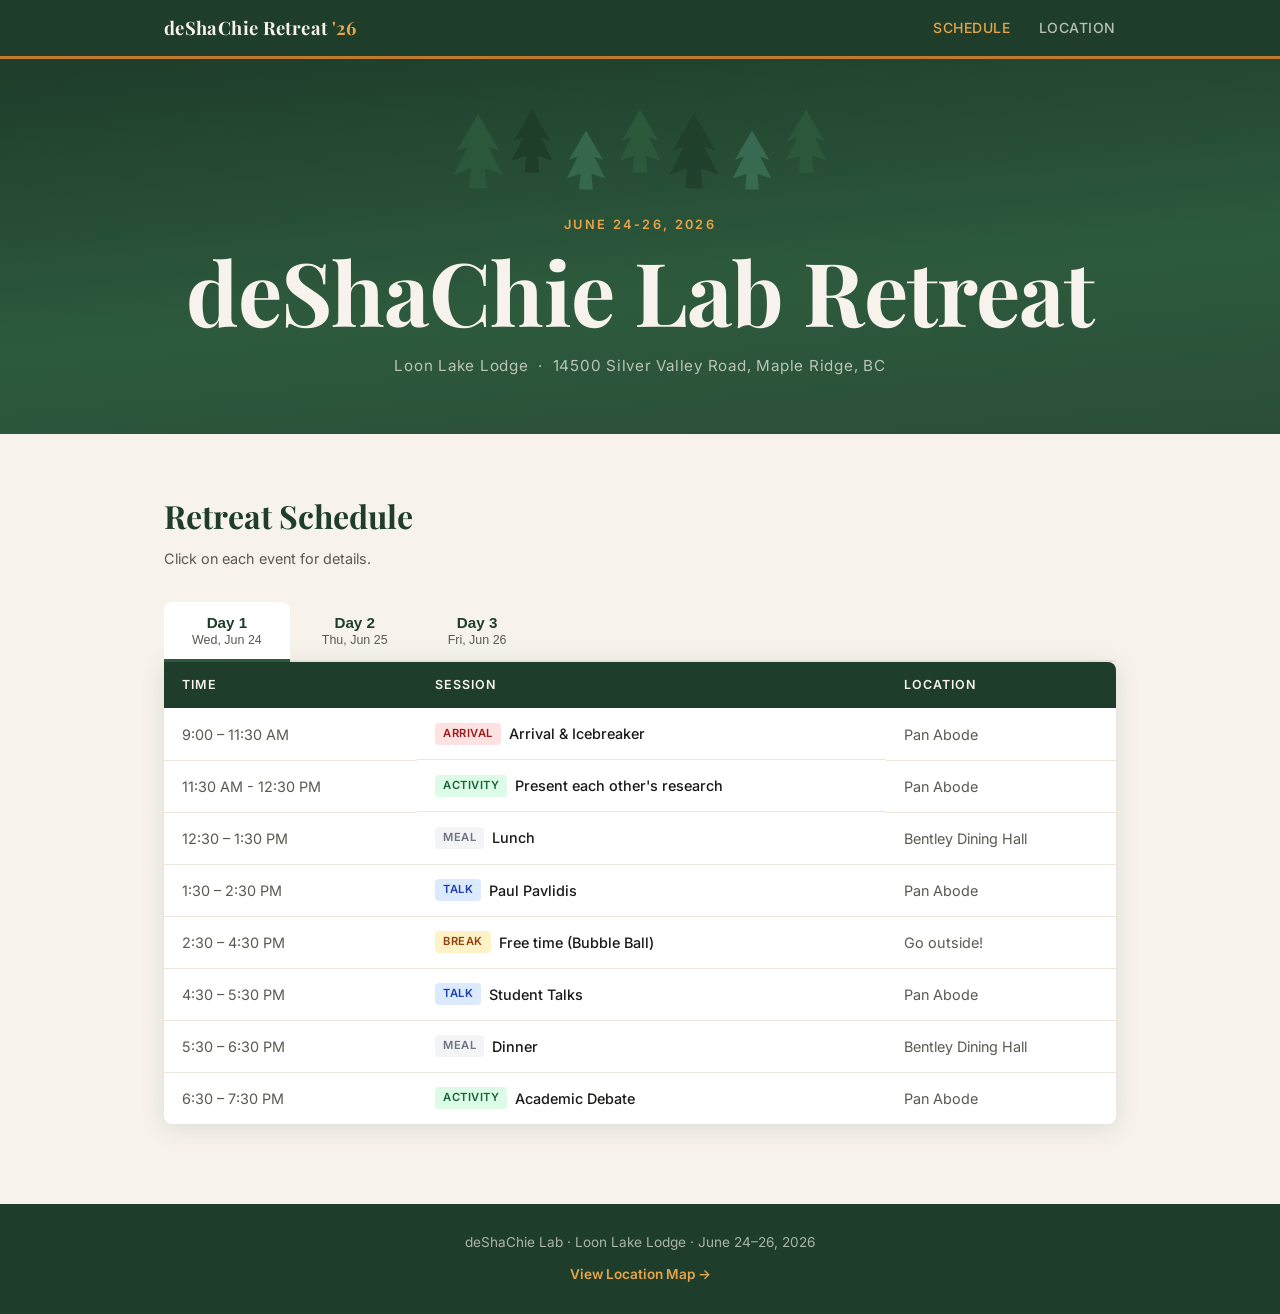
==== commit b07d5868: "map sizing" ====
--- a/index.html
+++ b/index.html
@@ -34,7 +34,7 @@
     <div class="hero-text">
       <p class="hero-eyebrow">June 24-26, 2026</p>
       <h1 class="hero-title">deShaChie Lab Retreat</h1>
-      <p class="hero-meta">Loon Lake Lodge &nbsp;·&nbsp; address</p>
+      <p class="hero-meta">Loon Lake Lodge &nbsp;·&nbsp; 14500 Silver Valley Road, Maple Ridge, BC</p>
     </div>
   </header>
 
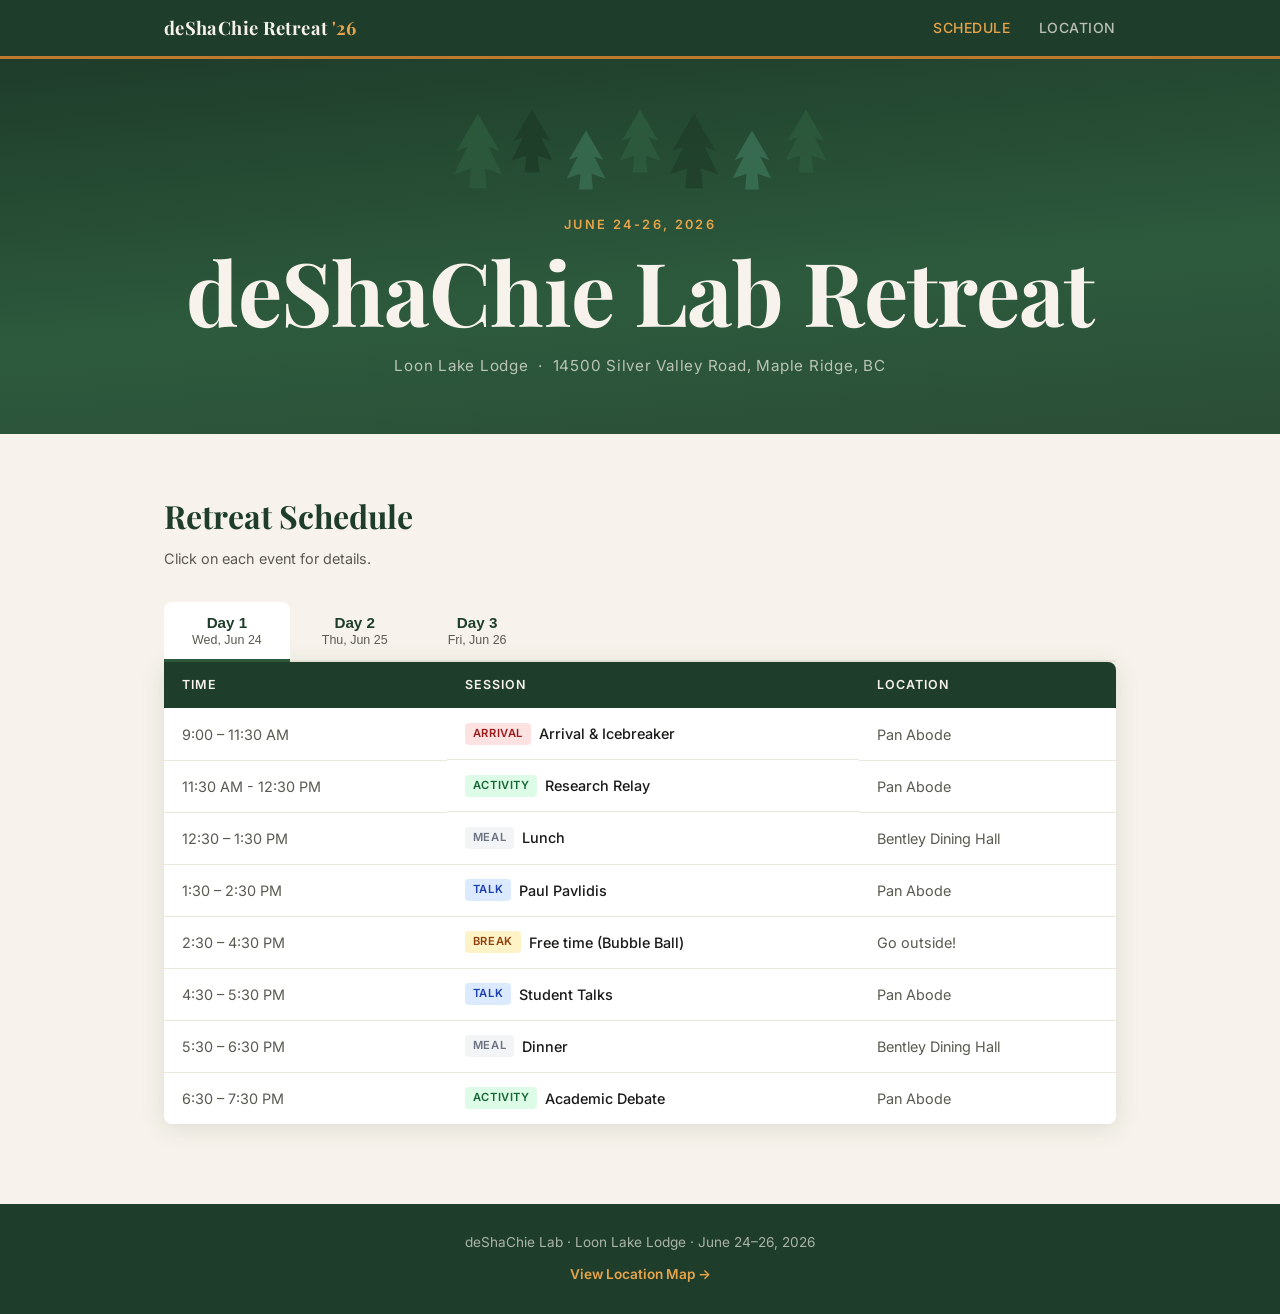
==== commit 56efabef: "reserach relay and land acknowledgement" ====
--- a/index.html
+++ b/index.html
@@ -77,7 +77,7 @@
               </tr>
               <tr class="row-clickable" data-event="d1-2">
                 <td class="time">11:30 AM - 12:30 PM</td>
-                <td class="session"><span class="tag tag--activity">Activity</span>Present each other's research</td>
+                <td class="session"><span class="tag tag--activity">Activity</span>Research Relay</td>
                 <td class="loc">Pan Abode</td>
               </tr>
               <tr class="row-clickable" data-event="d1-3">
@@ -178,21 +178,26 @@
                 <td class="loc">Bentley Dining Hall</td>
               </tr>
               <tr class="row-clickable" data-event="d3-2">
+                <td class="time">8:30 – 10:00 AM</td>
+                <td class="session"><span class="tag tag--arrival">CHECKOUT</span>Check out of cabins</td>
+                <td class="loc">Pan Abode</td>
+              </tr>
+              <tr class="row-clickable" data-event="d3-3">
                 <td class="time">9:30 – 10:30 AM</td>
                 <td class="session"><span class="tag tag--workshop">Workshop</span>DEI</td>
                 <td class="loc">Pan Abode</td>
               </tr>
-              <tr class="row-clickable" data-event="d3-3">
+              <tr class="row-clickable" data-event="d3-4">
                 <td class="time">10:30 – 11:30 AM</td>
                 <td class="session"><span class="tag tag--talk">Talk</span>Chris Moraes</td>
                 <td class="loc">Pan Abode</td>
               </tr>
-              <tr class="row-clickable" data-event="d3-4">
+              <tr class="row-clickable" data-event="d3-5">
                 <td class="time">11:30 AM – 12:30 PM</td>
                 <td class="session"><span class="tag tag--social">Break</span>Free time</td>
                 <td class="loc">Go outside!</td>
               </tr>
-              <tr class="row-clickable" data-event="d3-5">
+              <tr class="row-clickable" data-event="d3-6">
                 <td class="time">12:30 – 1:30 PM</td>
                 <td class="session"><span class="tag tag--break">Meal</span>Lunch</td>
                 <td class="loc">Bentley Dining Hall</td>
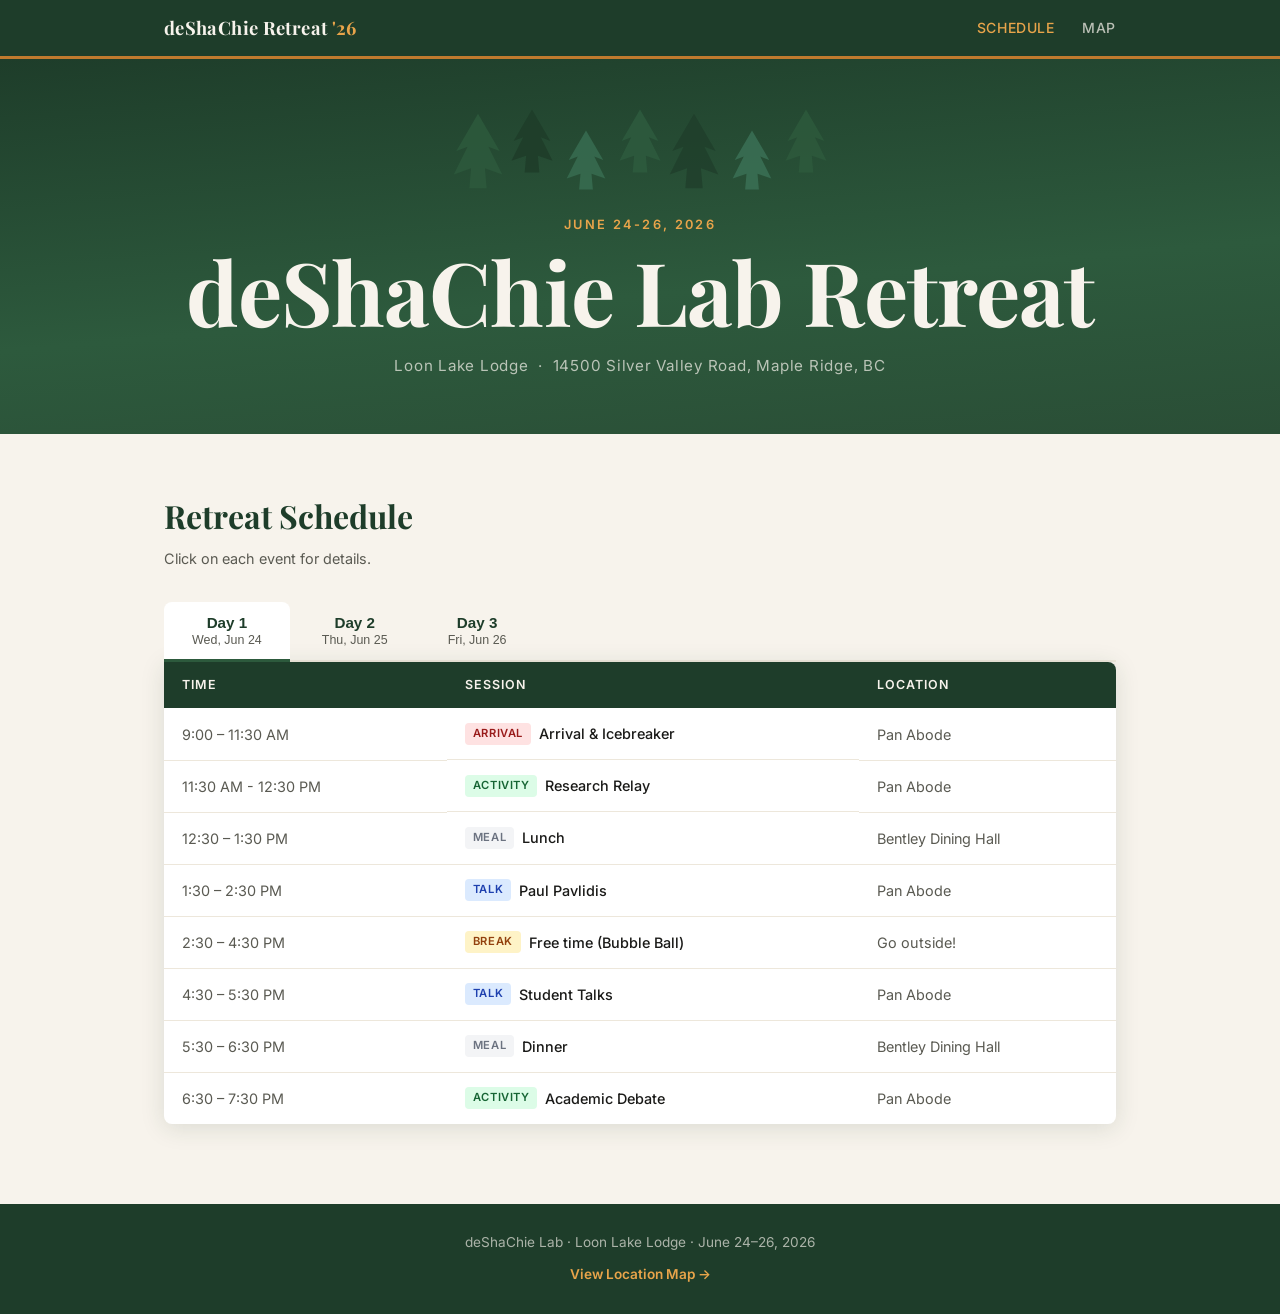
==== commit 260986e1: "event descriptions and maps" ====
--- a/index.html
+++ b/index.html
@@ -15,7 +15,7 @@
       <a href="index.html" class="nav-logo">deShaChie Retreat <span>'26</span></a>
       <div class="nav-links">
         <a href="index.html" class="active">Schedule</a>
-        <a href="map.html">Location</a>
+        <a href="map.html">Map</a>
       </div>
     </div>
   </nav>
